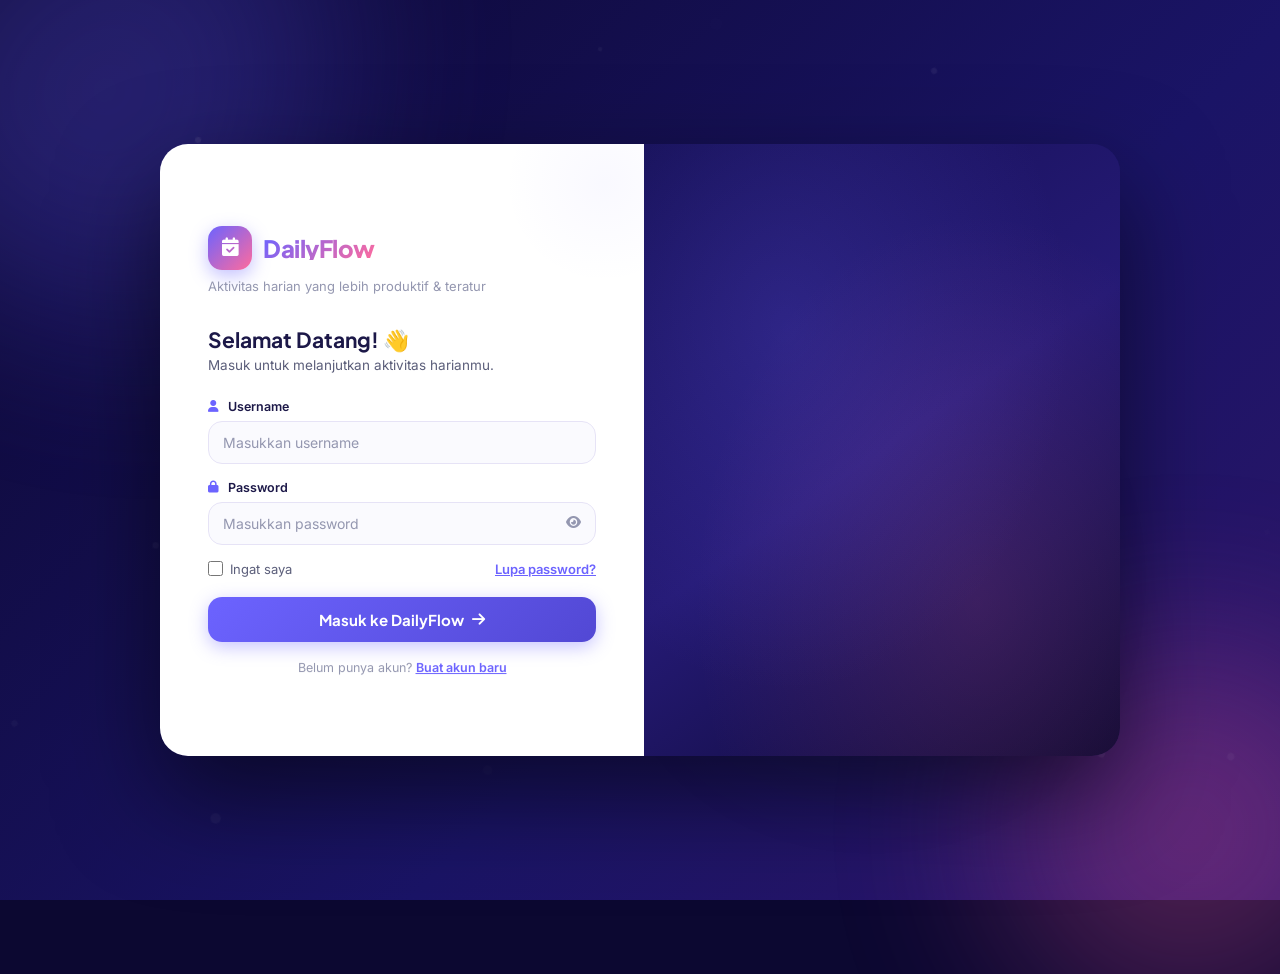
==== dashboard.html @ 73ab056d "Website Daily Activity" ====
<!doctype html>
<!-- FILE: dashboard.html | Halaman Dashboard -->
<html lang="id">
  <head>
    <meta charset="UTF-8" />
    <meta name="viewport" content="width=device-width, initial-scale=1.0" />
    <title>DailyFlow — Dashboard</title>
    <link
      rel="icon"
      href="data:image/svg+xml,<svg xmlns='http://www.w3.org/2000/svg' viewBox='0 0 100 100'><text y='.9em' font-size='90'>📅</text></svg>"
    />
    <link rel="stylesheet" href="css/style.css" />
    <link rel="stylesheet" href="css/dashboard.css" />
    <link
      rel="stylesheet"
      href="https://cdnjs.cloudflare.com/ajax/libs/font-awesome/6.5.0/css/all.min.css"
    />
  </head>
  <body>
    <!-- NAVBAR (injected by nav.js) -->
    <nav id="navbar"></nav>
    <div class="mobile-nav" id="mobileNav"></div>

    <!-- MAIN -->
    <main class="page-wrapper">
      <!-- Hero Greeting -->
      <div class="hero-greeting anim-fadeInDown">
        <div class="greeting-left">
          <div class="greeting-label" id="greetingLabel">SELAMAT PAGI</div>
          <h1 class="greeting-name" id="greetingName">Halo, Pengguna! 👋</h1>
          <p class="greeting-sub" id="greetingQuote">
            Yuk mulai hari ini dengan penuh semangat!
          </p>
        </div>
        <div class="greeting-right">
          <div class="hero-clock-big" id="heroClock">00:00:00</div>
          <div class="hero-date-big" id="heroDate">Senin, 1 Januari 2025</div>
        </div>
      </div>

      <!-- Quick Stats -->
      <div class="stats-row">
        <div class="stat-card anim-fadeInUp d-100">
          <div class="stat-icon blue"><i class="fas fa-clock"></i></div>
          <div class="stat-value" id="statStudyTime">0j</div>
          <div class="stat-label">Belajar Hari Ini</div>
        </div>
        <div class="stat-card anim-fadeInUp d-200">
          <div class="stat-icon pink"><i class="fas fa-music"></i></div>
          <div class="stat-value" id="statSongPlayed">–</div>
          <div class="stat-label">Lagu Terakhir</div>
        </div>
        <div class="stat-card anim-fadeInUp d-300">
          <div class="stat-icon green"><i class="fas fa-check-circle"></i></div>
          <div class="stat-value" id="statTodoDone">0</div>
          <div class="stat-label">Tugas Selesai</div>
        </div>
        <div class="stat-card anim-fadeInUp d-400">
          <div class="stat-icon amber"><i class="fas fa-fire"></i></div>
          <div class="stat-value" id="statStreak">1</div>
          <div class="stat-label">Hari Berturut</div>
        </div>
      </div>

      <!-- Feature Cards -->
      <h2 class="section-heading anim-fadeInUp">🚀 Menu Utama</h2>
      <div class="features-grid">
        <a
          href="stopwatch.html"
          class="feature-card fc-stopwatch anim-fadeInUp d-100"
        >
          <div class="fc-icon-wrap">
            <i class="fas fa-stopwatch"></i>
          </div>
          <h3 class="fc-title">Stopwatch Belajar</h3>
          <p class="fc-desc">
            Lacak waktu belajar efektif dengan timer dan mode Pomodoro (25/5
            menit). Simpan log sesi belajarmu.
          </p>
          <div class="fc-arrow">
            Mulai belajar <i class="fas fa-arrow-right"></i>
          </div>
        </a>

        <a href="music.html" class="feature-card fc-music anim-fadeInUp d-200">
          <div class="fc-icon-wrap">
            <i class="fas fa-headphones-alt"></i>
          </div>
          <h3 class="fc-title">Musik Fokus</h3>
          <p class="fc-desc">
            Pilih playlist musik: Lo-fi belajar, ambient santai, atau lagu
            energik untuk semangat belajar.
          </p>
          <div class="fc-arrow">
            Putar musik <i class="fas fa-arrow-right"></i>
          </div>
        </a>

        <a
          href="schedule.html"
          class="feature-card fc-schedule anim-fadeInUp d-300"
        >
          <div class="fc-icon-wrap">
            <i class="fas fa-calendar-alt"></i>
          </div>
          <h3 class="fc-title">Jadwal Belajar</h3>
          <p class="fc-desc">
            Rekomendasi jadwal belajar efektif, teknik Pomodoro, Active Recall,
            dan tips produktivitas.
          </p>
          <div class="fc-arrow">
            Lihat jadwal <i class="fas fa-arrow-right"></i>
          </div>
        </a>

        <a href="todo.html" class="feature-card fc-todo anim-fadeInUp d-400">
          <div class="fc-icon-wrap">
            <i class="fas fa-tasks"></i>
          </div>
          <h3 class="fc-title">To-Do List</h3>

          <p class="fc-desc">
            Buat daftar tugas harian dengan prioritas (Tinggi/Sedang/Rendah) dan
            deadline. Tandai selesai!
          </p>

          <div class="fc-arrow">
            Kelola tugas <i class="fas fa-arrow-right"></i>
          </div>
        </a>
        <div
          class="feature-card fc-habit anim-fadeInUp d-500"
          style="cursor: default"
        >
          <div class="fc-icon-wrap">
            <i class="fas fa-leaf"></i>
          </div>
          <h3 class="fc-title">
            Habit Tracker
            <span
              class="badge badge-info"
              style="font-size: 10px; vertical-align: middle"
              >Segera</span
            >
          </h3>
          <p class="fc-desc">
            Bangun kebiasaan positif: olahraga, baca buku, meditasi. Lihat
            streak dan progress mingguan.
          </p>
          <div class="fc-arrow" style="opacity: 0.4">
            Segera hadir <i class="fas fa-hourglass-half"></i>
          </div>
        </div>

        <div
          class="feature-card fc-water anim-fadeInUp d-600"
          style="cursor: default"
        >
          <div class="fc-icon-wrap">
            <i class="fas fa-tint"></i>
          </div>
          <h3 class="fc-title">Pengingat Minum</h3>
          <p class="fc-desc">
            Pantau asupan air harianmu. Target 8 gelas/hari. Hidrasimu = otakmu
            bekerja lebih baik!
          </p>
          <div id="miniWater" style="margin-top: auto">
            <div class="progress-track" style="height: 6px">
              <div
                class="progress-fill"
                id="miniWaterFill"
                style="
                  background: linear-gradient(90deg, #06b6d4, #67e8f9);
                  width: 0%;
                "
              ></div>
            </div>
            <div
              style="font-size: 11px; color: var(--text-muted); margin-top: 4px"
              id="miniWaterText"
            >
              0 / 8 gelas
            </div>
          </div>

          <!-- Bottom Row -->
        <div class="bottom-row">
        <!-- Quote Card -->
        <div class="quote-card anim-fadeInLeft d-200">
            <i class="fas fa-sync-alt quote-refresh" id="quoteRefresh" title="Ganti quote"></i>
                <p class="quote-text" id="quoteText">
                "Belajar tanpa berpikir adalah sia-sia. Berpikir tanpa belajar adalah berbahaya."
                </p>
                <div class="quote-author" id="quoteAuthor">— Konfusius</div>
            </div>
        </div>
      </div>
    </main>
    <!-- Toast Stack -->
    <div class="toast-stack" id="toastStack"></div>
    <script src="js/nav.js"></script>
    <script src="js/dashboard.js"></script>
  </body>
</html>
---- css/style.css ----
/* ================================================
   FILE: css/style.css  — Global Styles
   DailyFlow — semua halaman (kecuali login)
   ================================================ */

/* ── Google Fonts ────────────────────────────────── */
@import url("https://fonts.googleapis.com/css2?family=Plus+Jakarta+Sans:wght@400;500;600;700;800&family=Inter:wght@400;500;600&family=JetBrains+Mono:wght@400;600&display=swap");

/* ══════════════════════════════════════════════════
   DESIGN TOKENS
   ══════════════════════════════════════════════════ */
:root {
  /* Brand */
  --primary: #6c63ff;
  --primary-dark: #5248d4;
  --primary-dim: rgba(108, 99, 255, 0.1);
  --primary-glow: rgba(108, 99, 255, 0.22);

  /* Feature accents */
  --blue: #3b82f6;
  --pink: #ec4899;
  --green: #10b981;
  --amber: #f59e0b;
  --violet: #8b5cf6;
  --cyan: #06b6d4;

  /* Surfaces */
  --bg: #eeeaff;
  --surface: #ffffff;
  --surface-2: #f7f5ff;

  /* Borders */
  --border: rgba(108, 99, 255, 0.12);
  --border-md: rgba(108, 99, 255, 0.22);

  /* Text */
  --t1: #1c1848;
  --t2: #5b5e7a;
  --t3: #9497b0;

  /* Shadows */
  --sh-sm: 0 1px 4px rgba(0, 0, 0, 0.06);
  --sh-md: 0 4px 18px rgba(108, 99, 255, 0.09), 0 1px 4px rgba(0, 0, 0, 0.04);
  --sh-lg: 0 8px 32px rgba(108, 99, 255, 0.13), 0 2px 8px rgba(0, 0, 0, 0.04);
  --sh-xl: 0 16px 48px rgba(108, 99, 255, 0.17);

  /* Radius */
  --r-xs: 6px;
  --r-sm: 10px;
  --r-md: 14px;
  --r-lg: 18px;
  --r-xl: 22px;
  --r-2xl: 28px;
  --r-full: 9999px;

  /* Layout */
  --nav-h: 64px;
  --bot-h: 66px;
  --max-w: 1200px;
  --pad-x: 28px;

  /* Transitions */
  --t: all 0.22s ease;
  --t-spring: all 0.36s cubic-bezier(0.34, 1.56, 0.64, 1);
}

/* ══════════════════════════════════════════════════
   BASE RESET
   ══════════════════════════════════════════════════ */
*,
*::before,
*::after {
  box-sizing: border-box;
  margin: 0;
  padding: 0;
}
html {
  scroll-behavior: smooth;
}
body {
  font-family: "Inter", sans-serif;
  background: var(--bg);
  color: var(--t1);
  min-height: 100vh;
  line-height: 1.6;
  -webkit-font-smoothing: antialiased;
  -moz-osx-font-smoothing: grayscale;
  overflow-x: hidden;
}
a {
  text-decoration: none;
  color: inherit;
}
button {
  cursor: pointer;
  border: none;
  background: none;
  font-family: inherit;
}
input,
select,
textarea {
  font-family: inherit;
  outline: none;
}
img {
  max-width: 100%;
  display: block;
}

/* Scrollbar */
::-webkit-scrollbar {
  width: 5px;
  height: 5px;
}
::-webkit-scrollbar-track {
  background: transparent;
}
::-webkit-scrollbar-thumb {
  background: var(--primary-dim);
  border-radius: var(--r-full);
}
::-webkit-scrollbar-thumb:hover {
  background: var(--primary);
}

/* ══════════════════════════════════════════════════
   KEYFRAMES
   ══════════════════════════════════════════════════ */
@keyframes fadeUp {
  from {
    opacity: 0;
    transform: translateY(22px);
  }
  to {
    opacity: 1;
    transform: none;
  }
}
@keyframes fadeDown {
  from {
    opacity: 0;
    transform: translateY(-22px);
  }
  to {
    opacity: 1;
    transform: none;
  }
}
@keyframes fadeLeft {
  from {
    opacity: 0;
    transform: translateX(-28px);
  }
  to {
    opacity: 1;
    transform: none;
  }
}
@keyframes fadeRight {
  from {
    opacity: 0;
    transform: translateX(28px);
  }
  to {
    opacity: 1;
    transform: none;
  }
}
@keyframes zoomIn {
  from {
    opacity: 0;
    transform: scale(0.9);
  }
  to {
    opacity: 1;
    transform: scale(1);
  }
}
@keyframes floatY {
  0%,
  100% {
    transform: translateY(0);
  }
  50% {
    transform: translateY(-10px);
  }
}
@keyframes pulse {
  0%,
  100% {
    transform: scale(1);
  }
  50% {
    transform: scale(1.05);
  }
}
@keyframes spin {
  to {
    transform: rotate(360deg);
  }
}
@keyframes slideUp {
  from {
    opacity: 0;
    transform: translateY(40px);
  }
  to {
    opacity: 1;
    transform: none;
  }
}
@keyframes checkPop {
  0% {
    transform: scale(0);
  }
  60% {
    transform: scale(1.3);
  }
  100% {
    transform: scale(1);
  }
}
@keyframes gradBg {
  0% {
    background-position: 0% 50%;
  }
  50% {
    background-position: 100% 50%;
  }
  100% {
    background-position: 0% 50%;
  }
}

/* Equalizer */
@keyframes eq1 {
  0%,
  100% {
    height: 5px;
  }
  50% {
    height: 22px;
  }
}
@keyframes eq2 {
  0%,
  100% {
    height: 18px;
  }
  30% {
    height: 5px;
  }
  70% {
    height: 28px;
  }
}
@keyframes eq3 {
  0%,
  100% {
    height: 12px;
  }
  45% {
    height: 26px;
  }
  80% {
    height: 5px;
  }
}
@keyframes eq4 {
  0%,
  100% {
    height: 7px;
  }
  60% {
    height: 20px;
  }
}
@keyframes eq5 {
  0%,
  100% {
    height: 20px;
  }
  20% {
    height: 7px;
  }
  65% {
    height: 30px;
  }
}

/* Utility classes */
.fade-up {
  animation: fadeUp 0.5s ease both;
}
.fade-down {
  animation: fadeDown 0.5s ease both;
}
.fade-left {
  animation: fadeLeft 0.5s ease both;
}
.fade-right {
  animation: fadeRight 0.5s ease both;
}
.zoom-in {
  animation: zoomIn 0.45s ease both;
}
.float-y {
  animation: floatY 3.4s ease-in-out infinite;
}
.pulse-ani {
  animation: pulse 2.5s ease-in-out infinite;
}

.d1 {
  animation-delay: 0.08s;
}
.d2 {
  animation-delay: 0.16s;
}
.d3 {
  animation-delay: 0.24s;
}
.d4 {
  animation-delay: 0.32s;
}
.d5 {
  animation-delay: 0.4s;
}
.d6 {
  animation-delay: 0.5s;
}

/* ══════════════════════════════════════════════════
   ┌─────────────────────────────────────────────┐
   │             TOP NAVIGATION BAR              │
   └─────────────────────────────────────────────┘
   ══════════════════════════════════════════════════ */
.topbar {
  position: fixed;
  inset: 0 0 auto 0;
  height: var(--nav-h);
  display: flex;
  align-items: center;
  gap: 0;
  padding: 0 var(--pad-x);
  background: rgba(255, 255, 255, 0.92);
  backdrop-filter: blur(24px);
  -webkit-backdrop-filter: blur(24px);
  border-bottom: 1px solid var(--border);
  box-shadow:
    0 1px 0 rgba(108, 99, 255, 0.06),
    var(--sh-sm);
  z-index: 200;
}

/* ── Brand / Logo ──────────────────────────────── */
.tb-brand {
  display: flex;
  align-items: center;
  gap: 9px;
  text-decoration: none;
  flex-shrink: 0;
  margin-right: 24px;
}

.tb-logo {
  width: 36px;
  height: 36px;
  border-radius: var(--r-sm);
  background: linear-gradient(135deg, var(--primary), #9c5cff);
  display: flex;
  align-items: center;
  justify-content: center;
  color: #fff;
  font-size: 16px;
  box-shadow: 0 4px 12px var(--primary-glow);
  flex-shrink: 0;
  transition: var(--t-spring);
}
.tb-brand:hover .tb-logo {
  transform: rotate(-8deg) scale(1.08);
  box-shadow: 0 6px 18px var(--primary-glow);
}

.tb-name {
  font-family: "Plus Jakarta Sans", sans-serif;
  font-size: 18px;
  font-weight: 600;
  color: var(--t1);
  letter-spacing: -0.3px;
  line-height: 1;
}
.tb-name strong {
  font-weight: 800;
  color: var(--primary);
}

/* ── Desktop Nav Links ────────────────────────── */
.tb-links {
  display: flex;
  align-items: center;
  gap: 2px;
  flex: 1;
}

.tb-link {
  display: inline-flex;
  align-items: center;
  gap: 6px;
  padding: 7px 13px;
  border-radius: var(--r-sm);
  font-size: 13.5px;
  font-weight: 500;
  color: var(--t2);
  text-decoration: none;
  transition: var(--t);
  white-space: nowrap;
}
.tb-link i {
  font-size: 13px;
  opacity: 0.75;
  transition: var(--t);
}
.tb-link span {
  transition: var(--t);
}

.tb-link:hover {
  background: var(--primary-dim);
  color: var(--primary);
}
.tb-link:hover i {
  opacity: 1;
}

.tb-link.active {
  background: var(--primary-dim);
  color: var(--primary);
  font-weight: 600;
}
.tb-link.active i {
  opacity: 1;
}

/* ── Right Side ────────────────────────────────── */
.tb-end {
  display: flex;
  align-items: center;
  gap: 14px;
  margin-left: auto;
  flex-shrink: 0;
}

/* Separator */
.tb-sep {
  width: 1px;
  height: 22px;
  background: var(--border);
  flex-shrink: 0;
}

/* Clock */
.tb-clock {
  display: flex;
  flex-direction: column;
  align-items: flex-end;
  line-height: 1.25;
  flex-shrink: 0;
}
.tb-clock-time {
  font-family: "JetBrains Mono", monospace;
  font-size: 14px;
  font-weight: 600;
  color: var(--primary);
  letter-spacing: 0.5px;
}
.tb-clock-date {
  font-size: 11px;
  color: var(--t3);
  font-weight: 500;
}

/* User Avatar */
.tb-user {
  position: relative;
  flex-shrink: 0;
}

.tb-avatar {
  width: 36px;
  height: 36px;
  border-radius: var(--r-full);
  background: linear-gradient(135deg, var(--primary), #ff6b9d);
  border: 2px solid transparent;
  display: flex;
  align-items: center;
  justify-content: center;
  color: #fff;
  font-family: "Plus Jakarta Sans", sans-serif;
  font-size: 13px;
  font-weight: 700;
  cursor: pointer;
  transition: var(--t);
}
.tb-avatar:hover {
  border-color: var(--primary);
  transform: scale(1.06);
  box-shadow: 0 0 0 3px var(--primary-dim);
}

/* Dropdown */
.tb-dropdown {
  position: absolute;
  top: calc(100% + 10px);
  right: 0;
  min-width: 204px;
  background: var(--surface);
  border: 1px solid var(--border);
  border-radius: var(--r-lg);
  box-shadow: var(--sh-xl);
  padding: 6px;
  opacity: 0;
  transform: translateY(-6px) scale(0.97);
  pointer-events: none;
  transition: var(--t);
  z-index: 300;
}
.tb-dropdown.open {
  opacity: 1;
  transform: translateY(0) scale(1);
  pointer-events: all;
}

.tdd-head {
  padding: 10px 12px 11px;
}
.tdd-name {
  font-family: "Plus Jakarta Sans", sans-serif;
  font-size: 14px;
  font-weight: 700;
  color: var(--t1);
}
.tdd-un {
  font-size: 12px;
  color: var(--t3);
  margin-top: 1px;
}
.tdd-rule {
  height: 1px;
  background: var(--border);
  margin: 4px 0;
}
.tdd-item {
  display: flex;
  align-items: center;
  gap: 9px;
  padding: 9px 12px;
  border-radius: var(--r-sm);
  font-size: 13.5px;
  color: var(--t2);
  cursor: pointer;
  transition: var(--t);
  text-decoration: none;
}
.tdd-item i {
  width: 15px;
  text-align: center;
  color: var(--t3);
  transition: var(--t);
}
.tdd-item:hover {
  background: var(--primary-dim);
  color: var(--primary);
}
.tdd-item:hover i {
  color: var(--primary);
}
.tdd-item.tdd-danger:hover {
  background: rgba(239, 68, 68, 0.08);
  color: #dc2626;
}
.tdd-item.tdd-danger:hover i {
  color: #dc2626;
}

/* ══════════════════════════════════════════════════
   ┌─────────────────────────────────────────────┐
   │           BOTTOM NAVIGATION (Mobile)        │
   └─────────────────────────────────────────────┘
   ══════════════════════════════════════════════════ */
.bottom-nav {
  display: none; /* shown only on mobile via media query */
  position: fixed;
  inset: auto 0 0 0;
  height: var(--bot-h);
  background: rgba(255, 255, 255, 0.96);
  backdrop-filter: blur(20px);
  -webkit-backdrop-filter: blur(20px);
  border-top: 1px solid var(--border);
  box-shadow: 0 -4px 24px rgba(108, 99, 255, 0.08);
  z-index: 200;
  align-items: stretch;
  justify-content: space-around;
  padding: 0 4px;
}

.bn-item {
  display: flex;
  flex-direction: column;
  align-items: center;
  justify-content: center;
  gap: 4px;
  flex: 1;
  text-decoration: none;
  padding: 8px 4px;
  border-radius: var(--r-md);
  color: var(--t3);
  font-size: 10.5px;
  font-weight: 600;
  transition: var(--t);
  letter-spacing: 0.2px;
  position: relative;
}
.bn-item i {
  font-size: 20px;
  transition: var(--t);
}
.bn-item span {
  transition: var(--t);
}

.bn-item:hover {
  color: var(--primary);
}
.bn-item:hover i {
  transform: translateY(-2px);
}

.bn-item.active {
  color: var(--primary);
}
.bn-item.active i {
  transform: translateY(-2px);
}

/* Active indicator dot */
.bn-item.active::before {
  content: "";
  position: absolute;
  top: 6px;
  left: 50%;
  transform: translateX(-50%);
  width: 4px;
  height: 4px;
  border-radius: var(--r-full);
  background: var(--primary);
}

/* ══════════════════════════════════════════════════
   PAGE WRAPPER
   ══════════════════════════════════════════════════ */
.page-wrapper {
  max-width: var(--max-w);
  margin: 0 auto;
  padding: calc(var(--nav-h) + 32px) var(--pad-x) 56px;
  min-height: 100vh;
}

/* ══════════════════════════════════════════════════
   PAGE HEADER (back button + title)
   ══════════════════════════════════════════════════ */
.page-header {
  margin-bottom: 28px;
}
.page-header-row {
  display: flex;
  align-items: center;
  gap: 12px;
  margin-bottom: 4px;
}
.btn-back {
  width: 36px;
  height: 36px;
  border-radius: var(--r-sm);
  background: var(--surface);
  border: 1px solid var(--border);
  display: flex;
  align-items: center;
  justify-content: center;
  color: var(--t2);
  text-decoration: none;
  transition: var(--t);
  flex-shrink: 0;
  font-size: 13px;
}
.btn-back:hover {
  background: var(--primary-dim);
  color: var(--primary);
  border-color: var(--primary);
  transform: translateX(-2px);
}
.page-title {
  font-family: "Plus Jakarta Sans", sans-serif;
  font-size: 24px;
  font-weight: 800;
  color: var(--t1);
  letter-spacing: -0.4px;
}
.page-subtitle {
  font-size: 13.5px;
  color: var(--t2);
  margin-left: 48px;
  margin-top: 2px;
}

/* ══════════════════════════════════════════════════
   SECTION HEADING
   ══════════════════════════════════════════════════ */
.section-heading {
  font-family: "Plus Jakarta Sans", sans-serif;
  font-size: 17px;
  font-weight: 700;
  color: var(--t1);
  margin-bottom: 16px;
  letter-spacing: -0.3px;
}

/* ══════════════════════════════════════════════════
   CARD
   ══════════════════════════════════════════════════ */
.card {
  background: var(--surface);
  border: 1px solid var(--border);
  border-radius: var(--r-xl);
  box-shadow: var(--sh-md);
  padding: 24px;
  transition: var(--t);
}
.card-hover:hover {
  transform: translateY(-4px);
  box-shadow: var(--sh-lg);
}
.card-title {
  font-family: "Plus Jakarta Sans", sans-serif;
  font-size: 16px;
  font-weight: 700;
  color: var(--t1);
  margin-bottom: 16px;
  display: flex;
  align-items: center;
  gap: 9px;
}

/* ══════════════════════════════════════════════════
   BUTTONS
   ══════════════════════════════════════════════════ */
.btn {
  display: inline-flex;
  align-items: center;
  gap: 7px;
  padding: 10px 20px;
  border-radius: var(--r-md);
  font-size: 13.5px;
  font-weight: 600;
  font-family: "Plus Jakarta Sans", sans-serif;
  cursor: pointer;
  transition: var(--t);
  border: none;
  white-space: nowrap;
  line-height: 1;
}
.btn i {
  font-size: 13px;
}

.btn-primary {
  background: linear-gradient(135deg, var(--primary), var(--primary-dark));
  color: #fff;
  box-shadow: 0 4px 14px var(--primary-glow);
}
.btn-primary:hover {
  transform: translateY(-2px);
  box-shadow: 0 8px 22px var(--primary-glow);
}
.btn-primary:active {
  transform: scale(0.97);
}

.btn-secondary {
  background: var(--primary-dim);
  color: var(--primary);
  border: 1px solid rgba(108, 99, 255, 0.2);
}
.btn-secondary:hover {
  background: rgba(108, 99, 255, 0.16);
  transform: translateY(-1px);
}

.btn-success {
  background: linear-gradient(135deg, var(--green), #059669);
  color: #fff;
  box-shadow: 0 4px 14px rgba(16, 185, 129, 0.3);
}
.btn-success:hover {
  transform: translateY(-2px);
  box-shadow: 0 8px 20px rgba(16, 185, 129, 0.4);
}

.btn-danger {
  background: linear-gradient(135deg, #ef4444, #dc2626);
  color: #fff;
  box-shadow: 0 4px 14px rgba(239, 68, 68, 0.3);
}
.btn-danger:hover {
  transform: translateY(-2px);
}

.btn-warning {
  background: linear-gradient(135deg, var(--amber), #d97706);
  color: #fff;
  box-shadow: 0 4px 14px rgba(245, 158, 11, 0.3);
}
.btn-warning:hover {
  transform: translateY(-2px);
}

.btn-outline {
  background: transparent;
  border: 1.5px solid var(--border-md);
  color: var(--t2);
}
.btn-outline:hover {
  border-color: var(--primary);
  color: var(--primary);
  background: var(--primary-dim);
}

.btn-sm {
  padding: 7px 14px;
  font-size: 12.5px;
  border-radius: var(--r-sm);
  gap: 5px;
}
.btn-lg {
  padding: 13px 28px;
  font-size: 15px;
  border-radius: var(--r-lg);
}
.btn-xl {
  padding: 15px 36px;
  font-size: 16px;
  border-radius: var(--r-lg);
}
.btn:disabled {
  opacity: 0.42;
  cursor: not-allowed;
  transform: none !important;
  box-shadow: none !important;
}

/* ══════════════════════════════════════════════════
   BADGE
   ══════════════════════════════════════════════════ */
.badge {
  display: inline-flex;
  align-items: center;
  gap: 4px;
  padding: 3px 9px;
  border-radius: var(--r-full);
  font-size: 11px;
  font-weight: 700;
  letter-spacing: 0.3px;
}
.badge-primary {
  background: var(--primary-dim);
  color: var(--primary);
}
.badge-success {
  background: rgba(16, 185, 129, 0.12);
  color: #059669;
}
.badge-warning {
  background: rgba(245, 158, 11, 0.12);
  color: #b45309;
}
.badge-danger {
  background: rgba(239, 68, 68, 0.12);
  color: #dc2626;
}
.badge-info {
  background: rgba(59, 130, 246, 0.12);
  color: #2563eb;
}

/* ══════════════════════════════════════════════════
   FORM CONTROLS
   ══════════════════════════════════════════════════ */
.form-label {
  display: block;
  font-size: 12.5px;
  font-weight: 600;
  color: var(--t1);
  margin-bottom: 6px;
}
.form-control {
  width: 100%;
  padding: 10px 13px;
  border: 1.5px solid #e0dcee;
  border-radius: var(--r-md);
  font-size: 13.5px;
  color: var(--t1);
  background: var(--surface-2);
  transition: var(--t);
  appearance: none;
}
.form-control:focus {
  border-color: var(--primary);
  background: var(--surface);
  box-shadow: 0 0 0 3px var(--primary-dim);
}
.form-control::placeholder {
  color: var(--t3);
}

/* ══════════════════════════════════════════════════
   PROGRESS BAR
   ══════════════════════════════════════════════════ */
.progress-track {
  height: 7px;
  background: rgba(108, 99, 255, 0.08);
  border-radius: var(--r-full);
  overflow: hidden;
}
.progress-fill {
  height: 100%;
  background: linear-gradient(90deg, var(--primary), #a78bfa);
  border-radius: var(--r-full);
  transition: width 0.4s ease;
}

/* ══════════════════════════════════════════════════
   TOAST
   ══════════════════════════════════════════════════ */
.toast-stack {
  position: fixed;
  bottom: 80px; /* above bottom nav */
  right: 20px;
  z-index: 9999;
  display: flex;
  flex-direction: column;
  gap: 8px;
  pointer-events: none;
}
.toast {
  display: flex;
  align-items: center;
  gap: 10px;
  padding: 12px 16px;
  background: var(--surface);
  border-radius: var(--r-lg);
  box-shadow: var(--sh-xl);
  border-left: 4px solid var(--primary);
  min-width: 240px;
  max-width: 320px;
  pointer-events: all;
  animation: slideUp 0.35s ease both;
  transition:
    opacity 0.3s ease,
    transform 0.3s ease;
}
.toast-success {
  border-left-color: var(--green);
}
.toast-error {
  border-left-color: #ef4444;
}
.toast-warning {
  border-left-color: var(--amber);
}
.toast-ico {
  font-size: 17px;
  flex-shrink: 0;
}
.toast-success .toast-ico {
  color: var(--green);
}
.toast-error .toast-ico {
  color: #ef4444;
}
.toast-warning .toast-ico {
  color: var(--amber);
}
.toast-msg {
  flex: 1;
  font-size: 13px;
  font-weight: 500;
  color: var(--t1);
}
.toast-x {
  color: var(--t3);
  font-size: 12px;
  cursor: pointer;
  padding: 2px;
  transition: var(--t);
}
.toast-x:hover {
  color: var(--t1);
}

/* ══════════════════════════════════════════════════
   MODAL
   ══════════════════════════════════════════════════ */
.modal-overlay {
  position: fixed;
  inset: 0;
  background: rgba(12, 8, 50, 0.46);
  backdrop-filter: blur(6px);
  -webkit-backdrop-filter: blur(6px);
  z-index: 5000;
  display: flex;
  align-items: center;
  justify-content: center;
  padding: 20px;
  opacity: 0;
  pointer-events: none;
  transition: opacity 0.26s ease;
}
.modal-overlay.open {
  opacity: 1;
  pointer-events: all;
}
.modal-box {
  background: var(--surface);
  border-radius: var(--r-2xl);
  box-shadow: var(--sh-xl);
  padding: 30px;
  max-width: 460px;
  width: 100%;
  transform: scale(0.93) translateY(12px);
  transition: var(--t);
}
.modal-overlay.open .modal-box {
  transform: scale(1) translateY(0);
}
.modal-head {
  display: flex;
  align-items: center;
  justify-content: space-between;
  margin-bottom: 20px;
}
.modal-title {
  font-family: "Plus Jakarta Sans", sans-serif;
  font-size: 18px;
  font-weight: 700;
}
.modal-close {
  width: 30px;
  height: 30px;
  border-radius: var(--r-xs);
  background: rgba(0, 0, 0, 0.05);
  display: flex;
  align-items: center;
  justify-content: center;
  cursor: pointer;
  transition: var(--t);
  font-size: 12px;
  color: var(--t2);
}
.modal-close:hover {
  background: rgba(239, 68, 68, 0.1);
  color: #ef4444;
}

/* ══════════════════════════════════════════════════
   EMPTY STATE
   ══════════════════════════════════════════════════ */
.empty-state {
  text-align: center;
  padding: 40px 16px;
  color: var(--t3);
}
.empty-state-icon {
  font-size: 44px;
  margin-bottom: 12px;
  opacity: 0.5;
}
.empty-state h3 {
  font-size: 15px;
  font-weight: 600;
  color: var(--t2);
  margin-bottom: 4px;
}
.empty-state p {
  font-size: 13px;
}

/* ══════════════════════════════════════════════════
   RESPONSIVE
   ══════════════════════════════════════════════════ */

/* ── Tablet ── */
@media (max-width: 1024px) {
  :root {
    --pad-x: 20px;
  }

  /* Shrink nav link text on narrow desktop */
  .tb-link span {
    display: none;
  }
  .tb-link {
    padding: 8px 10px;
  }
  .tb-link i {
    font-size: 16px;
    opacity: 0.8;
  }

  .tb-clock {
    display: none;
  }
  .tb-sep {
    display: none;
  }
}

/* ── Mobile ── */
@media (max-width: 768px) {
  :root {
    --pad-x: 14px;
    --nav-h: 56px;
  }

  /* Show bottom nav */
  .bottom-nav {
    display: flex;
  }

  /* Hide desktop nav links */
  .tb-links {
    display: none;
  }

  .page-wrapper {
    padding-top: calc(var(--nav-h) + 20px);
    padding-bottom: calc(var(--bot-h) + 24px);
    padding-left: var(--pad-x);
    padding-right: var(--pad-x);
  }

  .page-title {
    font-size: 20px;
  }
  .page-subtitle {
    font-size: 12.5px;
    margin-left: 0;
    margin-top: 6px;
  }
  .page-header-row {
    gap: 10px;
  }

  .card {
    padding: 16px;
  }
  .btn-xl {
    padding: 13px 24px;
    font-size: 14.5px;
  }

  .toast-stack {
    bottom: calc(var(--bot-h) + 10px);
    right: 14px;
    left: 14px;
  }
  .toast {
    min-width: 0;
    max-width: 100%;
    width: 100%;
  }

  .modal-box {
    padding: 22px 18px;
    border-radius: var(--r-xl);
  }
}

@media (max-width: 440px) {
  :root {
    --pad-x: 12px;
  }
  .tb-name {
    font-size: 16px;
  }
  .tb-logo {
    width: 32px;
    height: 32px;
    font-size: 14px;
  }
}

/* ── Print ── */
@media print {
  .topbar,
  .bottom-nav,
  .toast-stack,
  .btn-back {
    display: none !important;
  }
  .page-wrapper {
    padding: 0 !important;
  }
}
---- css/dashboard.css ----
/* ================================================
   FILE: css/dashboard.css  — Dashboard
   ================================================ */

/* ── Hero Greeting ─────────────────────────────── */
.hero-greeting {
  border-radius: var(--r-2xl);
  padding: 36px 40px;
  color: #fff;
  margin-bottom: 28px;
  display: flex;
  align-items: center;
  justify-content: space-between;
  gap: 20px;
  background: linear-gradient(130deg, #6c63ff 0%, #9b55ff 45%, #ff6b9d 100%);
  background-size: 200% 200%;
  animation:
    gradBg 10s ease infinite,
    fadeDown 0.55s ease both;
  position: relative;
  overflow: hidden;
}
/* Decorative circles */
.hero-greeting::before,
.hero-greeting::after {
  content: "";
  position: absolute;
  border-radius: 50%;
  pointer-events: none;
  background: rgba(255, 255, 255, 0.07);
}
.hero-greeting::before {
  width: 260px;
  height: 260px;
  top: -80px;
  right: -60px;
}
.hero-greeting::after {
  width: 160px;
  height: 160px;
  bottom: -60px;
  right: 120px;
}

@keyframes gradBg {
  0% {
    background-position: 0% 50%;
  }
  50% {
    background-position: 100% 50%;
  }
  100% {
    background-position: 0% 50%;
  }
}

.greeting-left {
  position: relative;
  z-index: 2;
}
.greeting-label {
  font-size: 11px;
  font-weight: 700;
  text-transform: uppercase;
  letter-spacing: 2px;
  opacity: 0.7;
  margin-bottom: 6px;
}
.greeting-name {
  font-family: "Plus Jakarta Sans", sans-serif;
  font-size: 28px;
  font-weight: 800;
  letter-spacing: -0.5px;
  line-height: 1.2;
  margin-bottom: 8px;
}
.greeting-sub {
  font-size: 14px;
  opacity: 0.82;
  max-width: 380px;
}

.greeting-right {
  position: relative;
  z-index: 2;
  text-align: right;
  flex-shrink: 0;
}
.hero-clock-big {
  font-family: "JetBrains Mono", monospace;
  font-size: 40px;
  font-weight: 600;
  line-height: 1;
  margin-bottom: 4px;
  letter-spacing: -1px;
}
.hero-date-big {
  font-size: 13px;
  opacity: 0.72;
}

/* ── Stats Row ─────────────────────────────────── */
.stats-row {
  display: grid;
  grid-template-columns: repeat(4, 1fr);
  gap: 16px;
  margin-bottom: 28px;
}
.stat-card {
  background: var(--surface);
  border: 1px solid var(--border);
  border-radius: var(--r-xl);
  padding: 18px 20px 16px;
  box-shadow: var(--sh-md);
  transition: var(--t);
  cursor: default;
  display: flex;
  flex-direction: column;
  gap: 0;
}
.stat-card:hover {
  transform: translateY(-3px);
  box-shadow: var(--sh-lg);
}

.stat-icon {
  width: 40px;
  height: 40px;
  border-radius: var(--r-sm);
  display: flex;
  align-items: center;
  justify-content: center;
  font-size: 16px;
  margin-bottom: 12px;
}
.stat-icon.blue {
  background: rgba(59, 130, 246, 0.1);
  color: #3b82f6;
}
.stat-icon.pink {
  background: rgba(236, 72, 153, 0.1);
  color: #ec4899;
}
.stat-icon.green {
  background: rgba(16, 185, 129, 0.1);
  color: #10b981;
}
.stat-icon.amber {
  background: rgba(245, 158, 11, 0.1);
  color: #f59e0b;
}

.stat-value {
  font-family: "JetBrains Mono", monospace;
  font-size: 24px;
  font-weight: 700;
  color: var(--t1);
  line-height: 1;
  margin-bottom: 4px;
}
.stat-label {
  font-size: 12px;
  color: var(--t3);
  font-weight: 500;
}

/* ── Feature Cards Grid ─────────────────────────── */
.features-grid {
  display: grid;
  grid-template-columns: repeat(3, 1fr);
  gap: 18px;
  margin-bottom: 24px;
}

.feature-card {
  background: var(--surface);
  border: 1px solid var(--border);
  border-radius: var(--r-xl);
  padding: 24px 22px;
  box-shadow: var(--sh-md);
  cursor: pointer;
  transition: var(--t);
  text-decoration: none;
  display: flex;
  flex-direction: column;
  position: relative;
  overflow: hidden;
}
.feature-card:hover {
  transform: translateY(-5px);
  box-shadow: var(--sh-lg);
}

/* Colored top accent */
.feature-card::after {
  content: "";
  position: absolute;
  top: 0;
  left: 0;
  right: 0;
  height: 3px;
  border-radius: var(--r-xl) var(--r-xl) 0 0;
  transition: var(--t);
}
.fc-stopwatch::after {
  background: linear-gradient(90deg, #3b82f6, #60a5fa);
}
.fc-music::after {
  background: linear-gradient(90deg, #ec4899, #f9a8d4);
}
.fc-schedule::after {
  background: linear-gradient(90deg, #10b981, #6ee7b7);
}
.fc-todo::after {
  background: linear-gradient(90deg, #f59e0b, #fcd34d);
}
.fc-habit::after {
  background: linear-gradient(90deg, #8b5cf6, #c4b5fd);
}
.fc-water::after {
  background: linear-gradient(90deg, #06b6d4, #67e8f9);
}

/* Icon area */
.fc-icon-wrap {
  width: 50px;
  height: 50px;
  border-radius: var(--r-md);
  display: flex;
  align-items: center;
  justify-content: center;
  font-size: 20px;
  margin-bottom: 16px;
  transition: var(--t-spring);
}
.feature-card:hover .fc-icon-wrap {
  transform: scale(1.12) rotate(-6deg);
}

.fc-stopwatch .fc-icon-wrap {
  background: rgba(59, 130, 246, 0.1);
  color: #3b82f6;
}
.fc-music .fc-icon-wrap {
  background: rgba(236, 72, 153, 0.1);
  color: #ec4899;
}
.fc-schedule .fc-icon-wrap {
  background: rgba(16, 185, 129, 0.1);
  color: #10b981;
}
.fc-todo .fc-icon-wrap {
  background: rgba(245, 158, 11, 0.1);
  color: #f59e0b;
}
.fc-habit .fc-icon-wrap {
  background: rgba(139, 92, 246, 0.1);
  color: #8b5cf6;
}
.fc-water .fc-icon-wrap {
  background: rgba(6, 182, 212, 0.1);
  color: #06b6d4;
}

.fc-title {
  font-family: "Plus Jakarta Sans", sans-serif;
  font-size: 15.5px;
  font-weight: 700;
  color: var(--t1);
  margin-bottom: 6px;
}
.fc-desc {
  font-size: 12.5px;
  color: var(--t2);
  line-height: 1.55;
  flex: 1;
  margin-bottom: 16px;
}
.fc-arrow {
  display: flex;
  align-items: center;
  gap: 6px;
  font-size: 12.5px;
  font-weight: 600;
  color: var(--t3);
  transition: var(--t);
}
.feature-card:hover .fc-arrow {
  color: var(--primary);
  gap: 10px;
}

/* ── Bottom Row ────────────────────────────────── */
.bottom-row {
  display: grid;
  grid-template-columns: 1fr 1fr;
  gap: 18px;
}

/* Quote Card */
.quote-card {
  background: linear-gradient(135deg, #1c1848, #2d1b69);
  border-radius: var(--r-xl);
  padding: 28px 26px;
  color: #fff;
  position: relative;
  overflow: hidden;
}
.quote-card::before {
  content: "\201C";
  position: absolute;
  top: -8px;
  left: 14px;
  font-size: 90px;
  font-family: Georgia, serif;
  color: rgba(255, 255, 255, 0.05);
  line-height: 1;
  pointer-events: none;
}
.quote-refresh {
  position: absolute;
  top: 16px;
  right: 16px;
  color: rgba(255, 255, 255, 0.35);
  cursor: pointer;
  transition: var(--t);
  font-size: 13px;
}
.quote-refresh:hover {
  color: #fff;
  transform: rotate(90deg);
}
.quote-text {
  font-style: italic;
  font-size: 14.5px;
  line-height: 1.65;
  color: rgba(255, 255, 255, 0.88);
  margin-bottom: 12px;
  position: relative;
  z-index: 1;
}
.quote-author {
  font-size: 12px;
  color: rgba(255, 255, 255, 0.45);
  font-weight: 600;
  position: relative;
  z-index: 1;
}

/* Water Card */
.water-card {
  background: var(--surface);
  border: 1px solid var(--border);
  border-radius: var(--r-xl);
  padding: 24px;
  box-shadow: var(--sh-md);
}
.water-header {
  display: flex;
  align-items: center;
  justify-content: space-between;
  margin-bottom: 18px;
}
.water-title {
  font-family: "Plus Jakarta Sans", sans-serif;
  font-size: 15px;
  font-weight: 700;
  color: var(--t1);
}
.water-count {
  font-family: "JetBrains Mono", monospace;
  font-size: 20px;
  font-weight: 700;
  color: #06b6d4;
}
.water-cups {
  display: flex;
  gap: 7px;
  flex-wrap: wrap;
  margin-bottom: 14px;
}
.water-cup {
  width: 36px;
  height: 36px;
  border-radius: var(--r-sm);
  border: 2px solid #e6e3f6;
  display: flex;
  align-items: center;
  justify-content: center;
  font-size: 17px;
  cursor: pointer;
  transition: var(--t-spring);
  background: transparent;
}
.water-cup.filled {
  background: rgba(6, 182, 212, 0.09);
  border-color: #06b6d4;
}
.water-cup:not(.filled):hover {
  border-color: #06b6d4;
  transform: scale(1.12);
}
.water-goal {
  font-size: 12px;
  color: var(--t3);
}

/* ── Responsive ──────────────────────────────── */
@media (max-width: 1024px) {
  .stats-row {
    grid-template-columns: repeat(2, 1fr);
  }
  .features-grid {
    grid-template-columns: repeat(2, 1fr);
  }
  .bottom-row {
    grid-template-columns: 1fr;
  }
}
@media (max-width: 768px) {
  .hero-greeting {
    flex-direction: column;
    padding: 24px 20px;
  }
  .greeting-right {
    text-align: left;
  }
  .hero-clock-big {
    font-size: 32px;
  }
  .stats-row {
    gap: 12px;
  }
  .features-grid {
    grid-template-columns: repeat(2, 1fr);
    gap: 12px;
  }
  .feature-card {
    padding: 18px 16px;
  }
}
@media (max-width: 500px) {
  .features-grid {
    grid-template-columns: 1fr;
  }
  .stats-row {
    grid-template-columns: 1fr 1fr;
  }
  .greeting-name {
    font-size: 22px;
  }
  .hero-clock-big {
    font-size: 28px;
  }
}
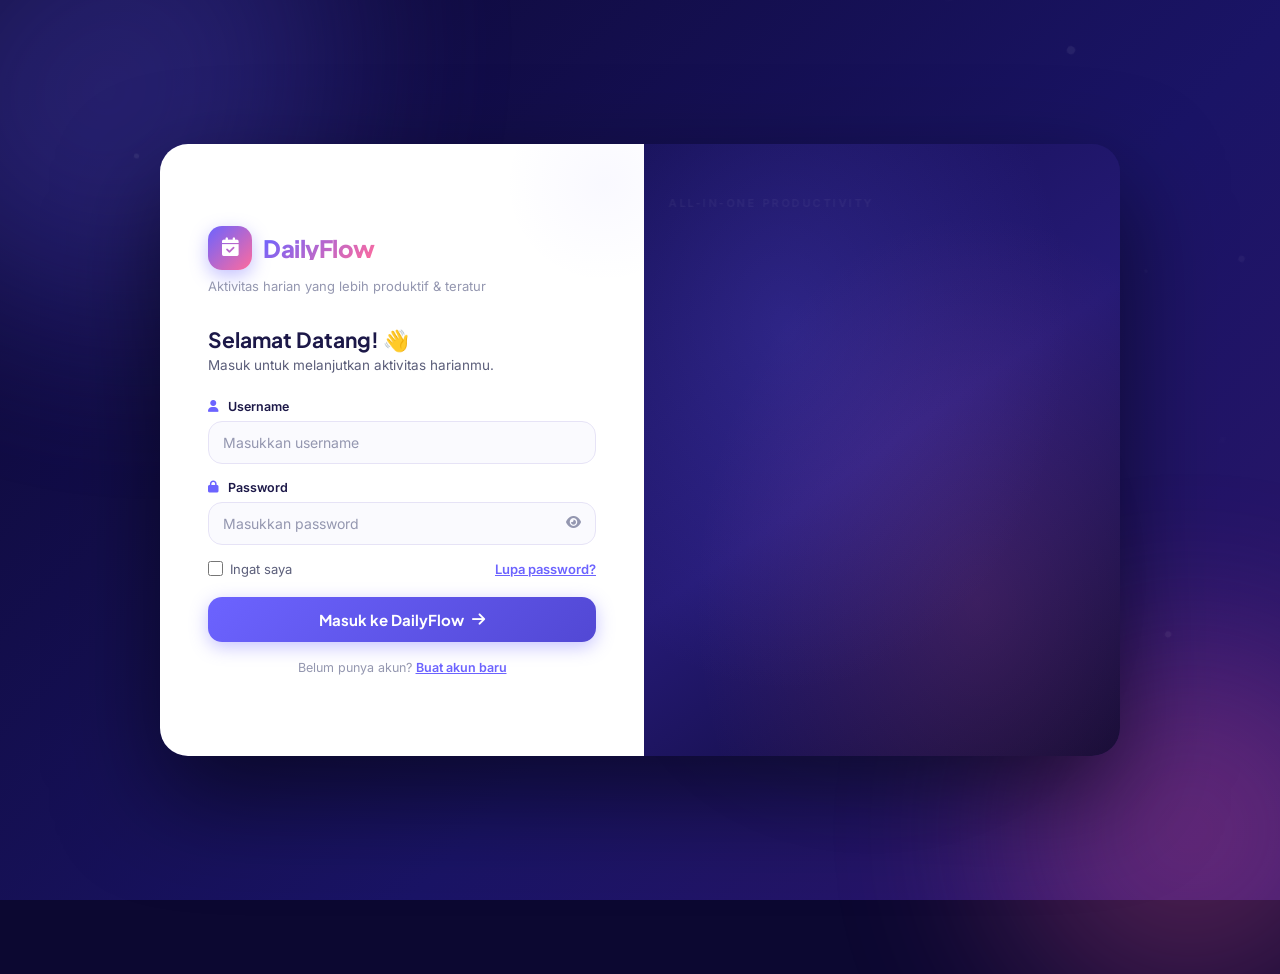
==== commit 05821e7f: "Tambah Lagu untuk Playlist Menu" ====
--- a/dashboard.html
+++ b/dashboard.html
@@ -86,10 +86,9 @@
           <div class="fc-icon-wrap">
             <i class="fas fa-headphones-alt"></i>
           </div>
-          <h3 class="fc-title">Musik Fokus</h3>
-          <p class="fc-desc">
-            Pilih playlist musik: Lo-fi belajar, ambient santai, atau lagu
-            energik untuk semangat belajar.
+          <h3 class="fc-title">Playlist Musik</h3>
+          <p class="fc-desc">
+            Pilih genre musik: Sesi Fokus, Sesi Santai, atau Sesi Galau.
           </p>
           <div class="fc-arrow">
             Putar musik <i class="fas fa-arrow-right"></i>
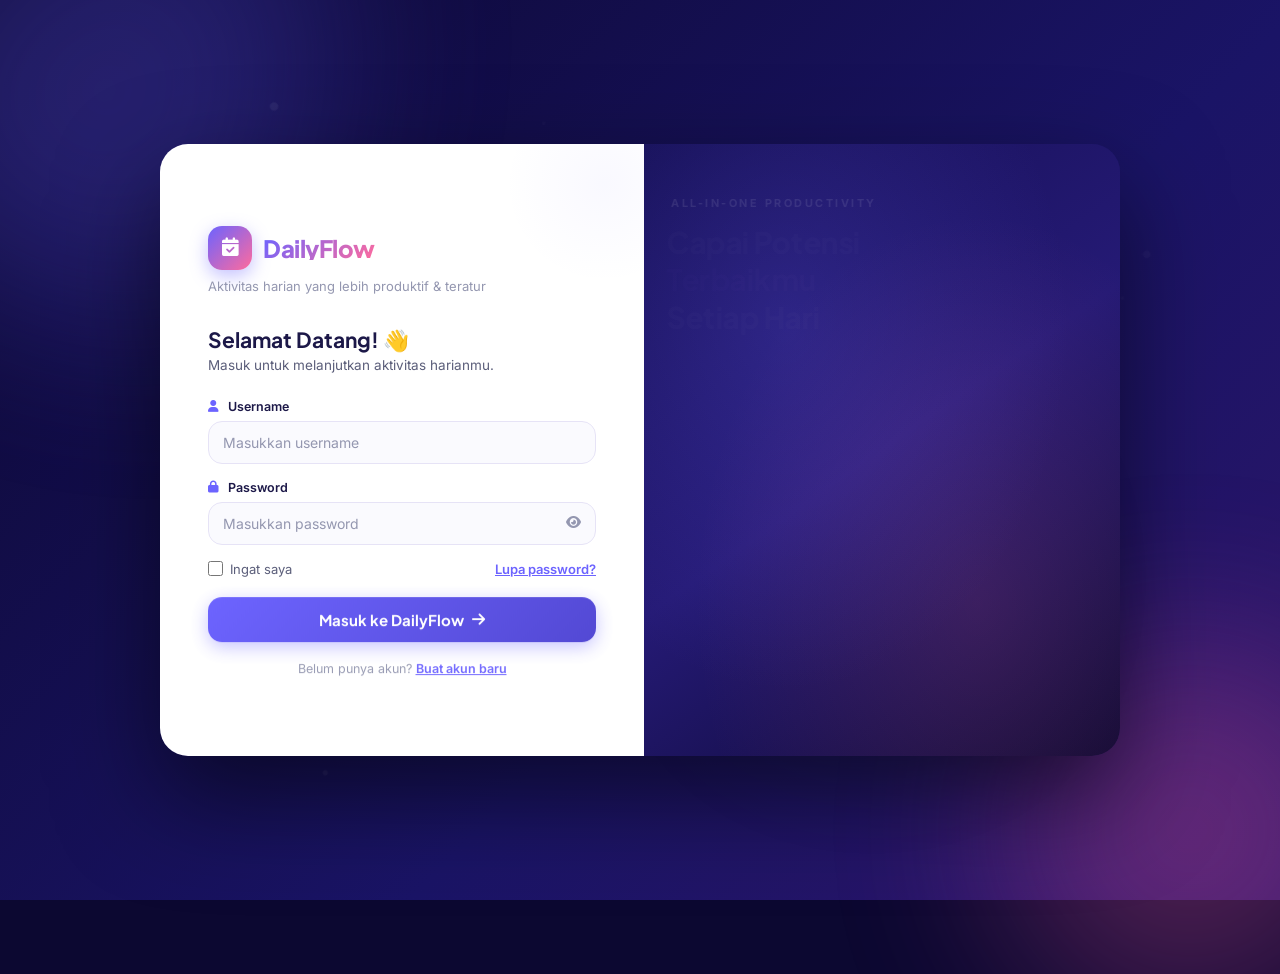
==== commit 056645f8: "Form Registrasi Menu" ====
--- a/dashboard.html
+++ b/dashboard.html
@@ -17,7 +17,7 @@
     />
   </head>
   <body>
-    <!-- NAVBAR (injected by nav.js) -->
+    <!-- NAVBAR -->
     <nav id="navbar"></nav>
     <div class="mobile-nav" id="mobileNav"></div>
 
--- a/css/dashboard.css
+++ b/css/dashboard.css
@@ -1,8 +1,7 @@
-/* ================================================
-   FILE: css/dashboard.css  — Dashboard
-   ================================================ */
-
-/* ── Hero Greeting ─────────────────────────────── */
+/* Dashboard
+   ======================================*/
+
+/* Hero Greeting */
 .hero-greeting {
   border-radius: var(--r-2xl);
   padding: 36px 40px;
@@ -99,7 +98,7 @@
   opacity: 0.72;
 }
 
-/* ── Stats Row ─────────────────────────────────── */
+/* Stats Row */
 .stats-row {
   display: grid;
   grid-template-columns: repeat(4, 1fr);
@@ -164,7 +163,7 @@
   font-weight: 500;
 }
 
-/* ── Feature Cards Grid ─────────────────────────── */
+/* Feature Cards Grid */
 .features-grid {
   display: grid;
   grid-template-columns: repeat(3, 1fr);
@@ -290,7 +289,7 @@
   gap: 10px;
 }
 
-/* ── Bottom Row ────────────────────────────────── */
+/* Bottom Row */
 .bottom-row {
   display: grid;
   grid-template-columns: 1fr 1fr;
@@ -405,7 +404,7 @@
   color: var(--t3);
 }
 
-/* ── Responsive ──────────────────────────────── */
+/* Responsive */
 @media (max-width: 1024px) {
   .stats-row {
     grid-template-columns: repeat(2, 1fr);
